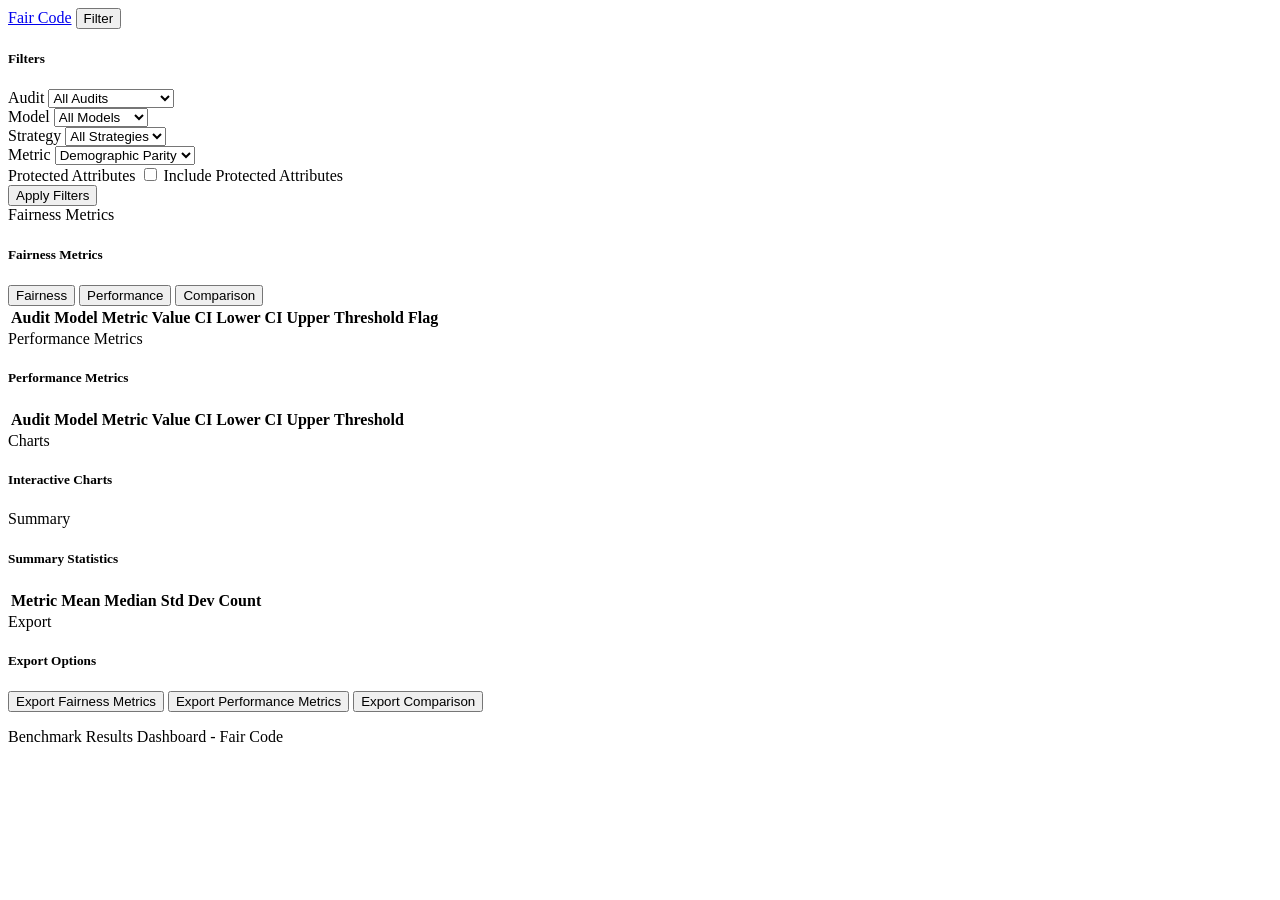
==== benchmark.html @ 493ab3f0 "i fixed the issue if you like the changes merge it" ====
<!DOCTYPE html>
<html lang="en">
<head>
    <meta charset="UTF-8">
    <meta name="viewport" content="width=device-width, initial-scale=1.0">
    <title>Benchmark Results Dashboard</title>
    <link rel="stylesheet" href="assets/benchmark-styles.css">
    <script src="assets/bootstrap-utils.js"></script>
</head>
<body>
    <div class="container-fluid">
        <!-- Navigation -->
        <nav class="navbar navbar-expand-lg navbar-dark bg-primary">
            <div class="container-fluid d-md-flex">
                <a class="navbar-brand" href="#">Fair Code</a>
                <button class="btn btn-outline-light me-3 me-md-2" onclick="openFilterPanel()">Filter</button>
            </div>
        </nav>

        <!-- Main Layout -->
        <div class="row">
            <!-- Left Sidebar: Filter Panel -->
            <div class="col-md-3 d-flex flex-column">
                <div class="card mb-4">
                    <div class="card-body">
                        <h5 class="card-title">Filters</h5>
                        <div class="form-group">
                            <label for="filter-audit" class="form-label">Audit</label>
                            <select id="filter-audit" class="form-select">
                                <option value="">All Audits</option>
                                <option value="credit_fairness">Credit Fairness</option>
                                <option value="hiring">Hiring</option>
                                <option value="lending">Lending</option>
                                <option value="healthcare">Healthcare</option>
                                <option value="tenant_screening">Tenant Screening</option>
                            </select>
                        </div>
                        <div class="form-group">
                            <label for="filter-model" class="form-label">Model</label>
                            <select id="filter-model" class="form-select">
                                <option value="">All Models</option>
                                <option value="model_A">model_A</option>
                                <option value="model_B">model_B</option>
                                <option value="mitigation_1">mitigation_1</option>
                                <option value="mitigation_2">mitigation_2</option>
                            </select>
                        </div>
                        <div class="form-group">
                            <label for="filter-strategy" class="form-label">Strategy</label>
                            <select id="filter-strategy" class="form-select">
                                <option value="">All Strategies</option>
                                <option value="baseline">Baseline</option>
                                <option value="mitigation_1">Mitigation 1</option>
                                <option value="mitigation_2">Mitigation 2</option>
                            </select>
                        </div>
                        <div class="form-group">
                            <label for="filter-metric" class="form-label">Metric</label>
                            <select id="filter-metric" class="form-select">
                                <option value="demographic_parity">Demographic Parity</option>
                                <option value="accuracy">Accuracy</option>
                                <option value="fairness_gap">Fairness Gap</option>
                                <option value="threshold">Threshold</option>
                            </select>
                        </div>
                        <div class="form-group">
                            <label for="filter-protected" class="form-label">Protected Attributes</label>
                            <input type="checkbox" id="filter-protected" class="form-check-input">
                                <label for="filter-protected" class="form-check-label">Include Protected Attributes</label>
                        </div>
                        <button class="btn btn-primary mt-2" onclick="applyFilters()">Apply Filters</button>
                    </div>
                </div>
            </div>

            <!-- Main Content -->
            <div class="col-md-9">
                <div class="row">
                    <!-- Tabs -->
                    <div class="tab-container">
                        <div class="tab-tab" id="tab-fairness">
                            <div class="tab-brand">Fairness Metrics</div>
                            <div class="tab-content">
                                <div class="card">
                                    <div class="card-header">
                                        <h5 class="mb-0">Fairness Metrics</h5>
                                        <div class="btn-group">
                                            <button class="btn btn-sm btn-outline-primary" data-filter="fairness">Fairness</button>
                                            <button class="btn btn-sm btn-outline-primary" data-filter="performance">Performance</button>
                                            <button class="btn btn-sm btn-outline-primary" data-filter="comparison">Comparison</button>
                                        </div>
                                    </div>
                                    <div class="card-body">
                                        <div class="table-responsive">
                                            <table id="fairness-table" class="table table-hover">
                                                <thead>
                                                    <tr>
                                                        <th>Audit</th>
                                                        <th>Model</th>
                                                        <th>Metric</th>
                                                        <th>Value</th>
                                                        <th>CI Lower</th>
                                                        <th>CI Upper</th>
                                                        <th>Threshold</th>
                                                        <th>Flag</th>
                                                    </tr>
                                                </thead>
                                                <tbody id="fairness-table-body">
                                                    <!-- Populated by JavaScript -->
                                                </tbody>
                                            </table>
                                        </div>
                                    </div>
                                </div>

                                <div class="tab-tab" id="tab-performance">
                                    <div class="tab-brand">Performance Metrics</div>
                                    <div class="tab-content">
                                        <div class="card">
                                            <div class="card-header">
                                                <h5 class="mb-0">Performance Metrics</h5>
                                            </div>
                                            <div class="card-body">
                                                <div class="table-responsive">
                                                    <table id="performance-table" class="table table-hover">
                                                        <thead>
                                                            <tr>
                                                                <th>Audit</th>
                                                                <th>Model</th>
                                                                <th>Metric</th>
                                                                <th>Value</th>
                                                                <th>CI Lower</th>
                                                                <th>CI Upper</th>
                                                                <th>Threshold</th>
                                                            </tr>
                                                        </thead>
                                                        <tbody id="performance-table-body">
                                                            <!-- Populated by JavaScript -->
                                                        </tbody>
                                                    </table>
                                                </div>
                                            </div>
                                        </div>
                                    </div>

                                <div class="tab-tab" id="tab-charts">
                                    <div class="tab-brand">Charts</div>
                                    <div class="tab-content">
                                        <div class="card">
                                            <div class="card-header">
                                                <h5 class="mb-0">Interactive Charts</h5>
                                            </div>
                                            <div class="card-body">
                                                <div id="fairness-charts">
                                                    <!-- Charts will be rendered here -->
                                                </div>
                                            </div>
                                        </div>
                                    </div>
                                </div>

                                <div class="tab-tab" id="tab-summary">
                                    <div class="tab-brand">Summary</div>
                                    <div class="tab-content">
                                        <div class="card">
                                            <div class="card-header">
                                                <h5 class="mb-0">Summary Statistics</h5>
                                            </div>
                                            <div class="card-body">
                                                <div class="table-responsive">
                                                    <table id="summary-table" class="table table-hover">
                                                        <thead>
                                                            <tr>
                                                                <th>Metric</th>
                                                                <th>Mean</th>
                                                                <th>Median</th>
                                                                <th>Std Dev</th>
                                                                <th>Count</th>
                                                            </tr>
                                                        </thead>
                                                        <tbody id="summary-table-body">
                                                            <!-- Populated by JavaScript -->
                                                        </tbody>
                                                    </table>
                                                </div>
                                            </div>
                                        </div>
                                    </div>
                                </div>

                                <div class="tab-tab" id="tab-export">
                                    <div class="tab-brand">Export</div>
                                    <div class="tab-content">
                                        <div class="card">
                                            <div class="card-header">
                                                <h5 class="mb-0">Export Options</h5>
                                            </div>
                                            <div class="card-body">
                                                <button class="btn btn-primary" id="export-fairness">Export Fairness Metrics</button>
                                                <button class="btn btn-outline-secondary" id="export-performance">Export Performance Metrics</button>
                                                <button class="btn btn-outline-info" id="export-comparison">Export Comparison</button>
                                            </div>
                                        </div>
                                    </div>
                                </div>
                            </div>
                        </div>
                    </div>
                </div>
            </div>
        </div>

        <!-- Footer -->
        <footer class="bg-light py-4 mt-auto">
            <div class="container-fluid">
                <p class="text-muted text-center py-2">Benchmark Results Dashboard - Fair Code</p>
            </div>
        </footer>
    </div>

    <script src="assets/benchmark-dashboard.js"></script>
</body>
</html>
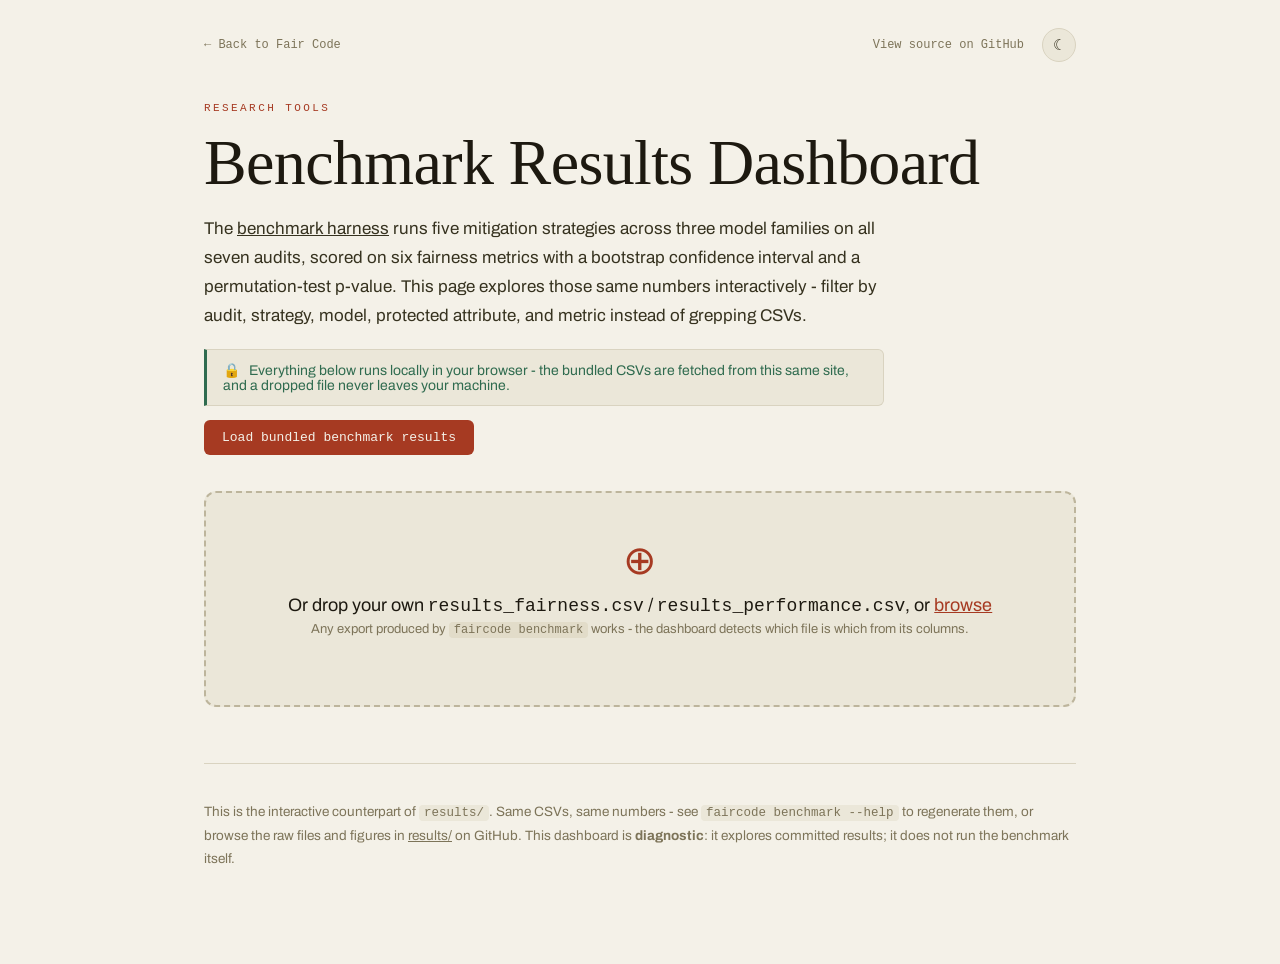
==== commit e5e8c9ef: "Merge branch 'main' into cli" ====
--- a/benchmark.html
+++ b/benchmark.html
@@ -1,223 +1,237 @@
 <!DOCTYPE html>
 <html lang="en">
 <head>
-    <meta charset="UTF-8">
-    <meta name="viewport" content="width=device-width, initial-scale=1.0">
-    <title>Benchmark Results Dashboard</title>
-    <link rel="stylesheet" href="assets/benchmark-styles.css">
-    <script src="assets/bootstrap-utils.js"></script>
+<meta charset="UTF-8">
+<meta name="viewport" content="width=device-width, initial-scale=1.0">
+<title>Fair Code - Benchmark Results Dashboard</title>
+<meta name="description" content="Explore the cross-domain benchmark harness's results interactively: filter by audit, mitigation strategy, model, protected attribute, and fairness metric. Runs entirely in your browser; nothing is uploaded.">
+<meta name="author" content="Yash Kewlani">
+<meta name="robots" content="index, follow, max-image-preview:large">
+<meta property="og:site_name" content="Fair Code">
+<meta property="og:locale" content="en_US">
+<meta property="og:title" content="Fair Code - Benchmark Results Dashboard">
+<meta property="og:description" content="Filter and chart the seven-audit benchmark harness's fairness and performance results - client-side, no upload.">
+<meta property="og:type" content="website">
+<meta property="og:image" content="https://www.thefaircode.xyz/assets/og/home.png">
+<meta property="og:image:width" content="1200">
+<meta property="og:image:height" content="630">
+<meta property="og:image:type" content="image/png">
+<meta property="og:image:alt" content="Fair Code - Benchmark Results Dashboard">
+<meta name="twitter:card" content="summary_large_image">
+<meta name="twitter:title" content="Fair Code - Benchmark Results Dashboard">
+<meta name="twitter:description" content="Filter and chart the seven-audit benchmark harness's results - instantly, privately, in your browser.">
+<meta name="twitter:image" content="https://www.thefaircode.xyz/assets/og/home.png">
+<link rel="canonical" href="https://www.thefaircode.xyz/benchmark.html">
+<meta property="og:url" content="https://www.thefaircode.xyz/benchmark.html">
+<script type="application/ld+json">
+{
+  "@context": "https://schema.org",
+  "@graph": [
+    {
+      "@type": "SoftwareApplication",
+      "name": "Fair Code - Benchmark Results Dashboard",
+      "url": "https://www.thefaircode.xyz/benchmark.html",
+      "description": "Explore the cross-domain benchmark harness's results interactively: filter by audit, mitigation strategy, model, protected attribute, and fairness metric. Runs entirely in your browser; nothing is uploaded.",
+      "applicationCategory": "DeveloperApplication",
+      "operatingSystem": "Any (runs in a web browser)",
+      "browserRequirements": "Requires JavaScript",
+      "isAccessibleForFree": true,
+      "offers": {"@type": "Offer", "price": "0", "priceCurrency": "USD"},
+      "author": {"@type": "Person", "name": "Yash Kewlani", "url": "https://github.com/yakew7"},
+      "creator": {"@type": "Organization", "name": "Fair Code", "url": "https://www.thefaircode.xyz/"}
+    },
+    {
+      "@type": "BreadcrumbList",
+      "itemListElement": [
+        {"@type": "ListItem", "position": 1, "name": "Fair Code", "item": "https://www.thefaircode.xyz/"},
+        {"@type": "ListItem", "position": 2, "name": "Benchmark Results Dashboard", "item": "https://www.thefaircode.xyz/benchmark.html"}
+      ]
+    }
+  ]
+}
+</script>
+<link rel="icon" href="/assets/icons/favicon.ico" sizes="any">
+<link rel="icon" type="image/png" sizes="32x32" href="/assets/icons/favicon-32x32.png">
+<link rel="icon" type="image/png" sizes="16x16" href="/assets/icons/favicon-16x16.png">
+<link rel="apple-touch-icon" sizes="180x180" href="/assets/icons/apple-touch-icon.png">
+<link rel="icon" type="image/png" sizes="192x192" href="/assets/icons/icon-192.png">
+<link rel="icon" href="data:image/svg+xml,<svg xmlns='http://www.w3.org/2000/svg' viewBox='0 0 100 100'><rect x='32' y='18' width='13' height='64' fill='%2314171A'/><rect x='32' y='18' width='42' height='13' fill='%2314171A'/><rect x='32' y='44' width='36' height='13' fill='%234F7A5B'/></svg>">
+<link rel="preconnect" href="https://fonts.googleapis.com">
+<link rel="preconnect" href="https://fonts.gstatic.com" crossorigin>
+<link href="https://fonts.googleapis.com/css2?family=Instrument+Serif:ital@0;1&family=Archivo:wght@400;500;600;700&family=IBM+Plex+Mono:ital,wght@0,400;0,500;1,400&display=swap" rel="stylesheet">
+<script>
+  (function () {
+    const systemPref = window.matchMedia('(prefers-color-scheme: dark)').matches ? 'dark' : 'light';
+    var saved = localStorage.getItem('fc-theme') || systemPref;
+    document.documentElement.setAttribute('data-theme', saved);
+  })();
+</script>
+<style>
+  /* "The Audit Ledger" design tokens - shared with index.html / profiler.html */
+  :root {
+    --bg: #f4f1e8;
+    --surface: #ebe7d9;
+    --border: #d9d3c0;
+    --border2: #bdb59c;
+    --accent: #a63a22;
+    --accent3: #2f6b4f;
+    --text: #36321f;
+    --muted: #7d7459;
+    --white: #1d1910;
+    --bias-track-bg: #e2dcc9;
+    --warn: #7a5b17;
+
+    --serif: 'Instrument Serif', 'Iowan Old Style', Georgia, serif;
+    --sans: 'Archivo', 'Helvetica Neue', sans-serif;
+    --mono: 'IBM Plex Mono', 'SF Mono', monospace;
+  }
+  html[data-theme="dark"] {
+    --bg: #15130d;
+    --surface: #1c1912;
+    --border: #2e2a1f;
+    --border2: #443e2d;
+    --accent: #cf6f49;
+    --accent3: #79b294;
+    --text: #cfc7b0;
+    --muted: #8d8367;
+    --white: #f1e9d4;
+    --bias-track-bg: #242013;
+    --warn: #d4ac4a;
+  }
+  * { box-sizing: border-box; }
+  body {
+    margin: 0;
+    font-family: var(--sans);
+    background: var(--bg);
+    color: var(--text);
+    -webkit-font-smoothing: antialiased;
+    transition: background 0.3s, color 0.3s;
+  }
+  a { color: inherit; }
+  ::selection { background: var(--accent); color: var(--bg); }
+  :focus-visible { outline: 2px solid var(--accent); outline-offset: 3px; }
+  .sr-only {
+    position: absolute; width: 1px; height: 1px;
+    padding: 0; margin: -1px; overflow: hidden;
+    clip: rect(0, 0, 0, 0); white-space: nowrap; border: 0;
+  }
+  @media (prefers-reduced-motion: reduce) {
+    html { scroll-behavior: auto; }
+    * {
+      animation-duration: 0.001ms !important;
+      animation-iteration-count: 1 !important;
+      transition-duration: 0.001ms !important;
+      scroll-behavior: auto !important;
+    }
+  }
+</style>
+<link rel="stylesheet" href="assets/profiler.css">
+<link rel="stylesheet" href="assets/benchmark.css">
+<script>
+  window.va = window.va || function () { (window.vaq = window.vaq || []).push(arguments); };
+</script>
+<script defer src="/_vercel/insights/script.js"></script>
+<script>
+  window.si = window.si || function () { (window.siq = window.siq || []).push(arguments); };
+</script>
+<script defer src="/_vercel/speed-insights/script.js"></script>
+<script defer src="https://cloud.umami.is/script.js" data-website-id="84e0aebf-44e1-466e-b2c6-62f75e1c36c7"></script>
 </head>
-<body>
-    <div class="container-fluid">
-        <!-- Navigation -->
-        <nav class="navbar navbar-expand-lg navbar-dark bg-primary">
-            <div class="container-fluid d-md-flex">
-                <a class="navbar-brand" href="#">Fair Code</a>
-                <button class="btn btn-outline-light me-3 me-md-2" onclick="openFilterPanel()">Filter</button>
-            </div>
-        </nav>
-
-        <!-- Main Layout -->
-        <div class="row">
-            <!-- Left Sidebar: Filter Panel -->
-            <div class="col-md-3 d-flex flex-column">
-                <div class="card mb-4">
-                    <div class="card-body">
-                        <h5 class="card-title">Filters</h5>
-                        <div class="form-group">
-                            <label for="filter-audit" class="form-label">Audit</label>
-                            <select id="filter-audit" class="form-select">
-                                <option value="">All Audits</option>
-                                <option value="credit_fairness">Credit Fairness</option>
-                                <option value="hiring">Hiring</option>
-                                <option value="lending">Lending</option>
-                                <option value="healthcare">Healthcare</option>
-                                <option value="tenant_screening">Tenant Screening</option>
-                            </select>
-                        </div>
-                        <div class="form-group">
-                            <label for="filter-model" class="form-label">Model</label>
-                            <select id="filter-model" class="form-select">
-                                <option value="">All Models</option>
-                                <option value="model_A">model_A</option>
-                                <option value="model_B">model_B</option>
-                                <option value="mitigation_1">mitigation_1</option>
-                                <option value="mitigation_2">mitigation_2</option>
-                            </select>
-                        </div>
-                        <div class="form-group">
-                            <label for="filter-strategy" class="form-label">Strategy</label>
-                            <select id="filter-strategy" class="form-select">
-                                <option value="">All Strategies</option>
-                                <option value="baseline">Baseline</option>
-                                <option value="mitigation_1">Mitigation 1</option>
-                                <option value="mitigation_2">Mitigation 2</option>
-                            </select>
-                        </div>
-                        <div class="form-group">
-                            <label for="filter-metric" class="form-label">Metric</label>
-                            <select id="filter-metric" class="form-select">
-                                <option value="demographic_parity">Demographic Parity</option>
-                                <option value="accuracy">Accuracy</option>
-                                <option value="fairness_gap">Fairness Gap</option>
-                                <option value="threshold">Threshold</option>
-                            </select>
-                        </div>
-                        <div class="form-group">
-                            <label for="filter-protected" class="form-label">Protected Attributes</label>
-                            <input type="checkbox" id="filter-protected" class="form-check-input">
-                                <label for="filter-protected" class="form-check-label">Include Protected Attributes</label>
-                        </div>
-                        <button class="btn btn-primary mt-2" onclick="applyFilters()">Apply Filters</button>
-                    </div>
-                </div>
-            </div>
-
-            <!-- Main Content -->
-            <div class="col-md-9">
-                <div class="row">
-                    <!-- Tabs -->
-                    <div class="tab-container">
-                        <div class="tab-tab" id="tab-fairness">
-                            <div class="tab-brand">Fairness Metrics</div>
-                            <div class="tab-content">
-                                <div class="card">
-                                    <div class="card-header">
-                                        <h5 class="mb-0">Fairness Metrics</h5>
-                                        <div class="btn-group">
-                                            <button class="btn btn-sm btn-outline-primary" data-filter="fairness">Fairness</button>
-                                            <button class="btn btn-sm btn-outline-primary" data-filter="performance">Performance</button>
-                                            <button class="btn btn-sm btn-outline-primary" data-filter="comparison">Comparison</button>
-                                        </div>
-                                    </div>
-                                    <div class="card-body">
-                                        <div class="table-responsive">
-                                            <table id="fairness-table" class="table table-hover">
-                                                <thead>
-                                                    <tr>
-                                                        <th>Audit</th>
-                                                        <th>Model</th>
-                                                        <th>Metric</th>
-                                                        <th>Value</th>
-                                                        <th>CI Lower</th>
-                                                        <th>CI Upper</th>
-                                                        <th>Threshold</th>
-                                                        <th>Flag</th>
-                                                    </tr>
-                                                </thead>
-                                                <tbody id="fairness-table-body">
-                                                    <!-- Populated by JavaScript -->
-                                                </tbody>
-                                            </table>
-                                        </div>
-                                    </div>
-                                </div>
-
-                                <div class="tab-tab" id="tab-performance">
-                                    <div class="tab-brand">Performance Metrics</div>
-                                    <div class="tab-content">
-                                        <div class="card">
-                                            <div class="card-header">
-                                                <h5 class="mb-0">Performance Metrics</h5>
-                                            </div>
-                                            <div class="card-body">
-                                                <div class="table-responsive">
-                                                    <table id="performance-table" class="table table-hover">
-                                                        <thead>
-                                                            <tr>
-                                                                <th>Audit</th>
-                                                                <th>Model</th>
-                                                                <th>Metric</th>
-                                                                <th>Value</th>
-                                                                <th>CI Lower</th>
-                                                                <th>CI Upper</th>
-                                                                <th>Threshold</th>
-                                                            </tr>
-                                                        </thead>
-                                                        <tbody id="performance-table-body">
-                                                            <!-- Populated by JavaScript -->
-                                                        </tbody>
-                                                    </table>
-                                                </div>
-                                            </div>
-                                        </div>
-                                    </div>
-
-                                <div class="tab-tab" id="tab-charts">
-                                    <div class="tab-brand">Charts</div>
-                                    <div class="tab-content">
-                                        <div class="card">
-                                            <div class="card-header">
-                                                <h5 class="mb-0">Interactive Charts</h5>
-                                            </div>
-                                            <div class="card-body">
-                                                <div id="fairness-charts">
-                                                    <!-- Charts will be rendered here -->
-                                                </div>
-                                            </div>
-                                        </div>
-                                    </div>
-                                </div>
-
-                                <div class="tab-tab" id="tab-summary">
-                                    <div class="tab-brand">Summary</div>
-                                    <div class="tab-content">
-                                        <div class="card">
-                                            <div class="card-header">
-                                                <h5 class="mb-0">Summary Statistics</h5>
-                                            </div>
-                                            <div class="card-body">
-                                                <div class="table-responsive">
-                                                    <table id="summary-table" class="table table-hover">
-                                                        <thead>
-                                                            <tr>
-                                                                <th>Metric</th>
-                                                                <th>Mean</th>
-                                                                <th>Median</th>
-                                                                <th>Std Dev</th>
-                                                                <th>Count</th>
-                                                            </tr>
-                                                        </thead>
-                                                        <tbody id="summary-table-body">
-                                                            <!-- Populated by JavaScript -->
-                                                        </tbody>
-                                                    </table>
-                                                </div>
-                                            </div>
-                                        </div>
-                                    </div>
-                                </div>
-
-                                <div class="tab-tab" id="tab-export">
-                                    <div class="tab-brand">Export</div>
-                                    <div class="tab-content">
-                                        <div class="card">
-                                            <div class="card-header">
-                                                <h5 class="mb-0">Export Options</h5>
-                                            </div>
-                                            <div class="card-body">
-                                                <button class="btn btn-primary" id="export-fairness">Export Fairness Metrics</button>
-                                                <button class="btn btn-outline-secondary" id="export-performance">Export Performance Metrics</button>
-                                                <button class="btn btn-outline-info" id="export-comparison">Export Comparison</button>
-                                            </div>
-                                        </div>
-                                    </div>
-                                </div>
-                            </div>
-                        </div>
-                    </div>
-                </div>
-            </div>
-        </div>
-
-        <!-- Footer -->
-        <footer class="bg-light py-4 mt-auto">
-            <div class="container-fluid">
-                <p class="text-muted text-center py-2">Benchmark Results Dashboard - Fair Code</p>
-            </div>
-        </footer>
+<body class="profiler-page">
+  <main class="profiler-shell">
+    <div class="profiler-topbar">
+      <a class="profiler-back" href="index.html">← Back to Fair Code</a>
+      <div class="profiler-topbar-actions">
+        <a class="profiler-source" href="https://github.com/yakew7/Fair-Code" target="_blank" rel="noopener noreferrer">View source on GitHub</a>
+        <button class="profiler-theme-toggle" id="themeToggle" aria-label="Toggle theme" aria-pressed="false">☀</button>
+      </div>
     </div>
 
-    <script src="assets/benchmark-dashboard.js"></script>
+    <section class="profiler-hero">
+      <div class="profiler-kicker">Research Tools</div>
+      <h1 class="profiler-headline">Benchmark Results Dashboard</h1>
+      <p class="profiler-lede">
+        The <a href="https://github.com/yakew7/Fair-Code/tree/main/results">benchmark harness</a> runs
+        five mitigation strategies across three model families on all seven audits, scored on six
+        fairness metrics with a bootstrap confidence interval and a permutation-test p-value. This page
+        explores those same numbers interactively - filter by audit, strategy, model, protected
+        attribute, and metric instead of grepping CSVs.
+      </p>
+      <p class="profiler-privacy">
+        <span class="lock" aria-hidden="true">🔒</span> Everything below runs locally in your browser -
+        the bundled CSVs are fetched from this same site, and a dropped file never leaves your machine.
+      </p>
+    </section>
+
+    <div class="bench-load-row">
+      <button class="bench-load-btn" id="loadBundledBtn" type="button">Load bundled benchmark results</button>
+      <span class="bench-status" id="benchStatus"></span>
+    </div>
+    <p class="profiler-error" id="benchError" role="alert" hidden></p>
+
+    <section class="dropzone" id="benchDropzone" tabindex="0" role="button"
+             aria-label="Or drop your own results_fairness.csv / results_performance.csv export"
+             aria-describedby="benchDropzoneHint">
+      <input type="file" id="benchFileInput" accept=".csv,text/csv" multiple hidden>
+      <div class="dropzone-inner">
+        <div class="dropzone-icon" aria-hidden="true">⊕</div>
+        <p class="dropzone-title">Or drop your own <code>results_fairness.csv</code> / <code>results_performance.csv</code>, or <span class="link">browse</span></p>
+        <p class="dropzone-hint" id="benchDropzoneHint">Any export produced by <code>faircode benchmark</code> works -
+        the dashboard detects which file is which from its columns.</p>
+      </div>
+    </section>
+
+    <section class="results" id="benchResults" hidden>
+      <div class="bench-tabs" role="tablist">
+        <button type="button" class="bench-tab" data-tab="fairness" role="tab" aria-selected="true">Fairness metrics</button>
+        <button type="button" class="bench-tab" data-tab="performance" role="tab" aria-selected="false">Model performance</button>
+      </div>
+
+      <div class="bench-filters" id="benchFilters"></div>
+      <label class="bench-sig-toggle">
+        <input type="checkbox" id="significantOnlyInput"> Significant results only (p &lt; 0.05)
+      </label>
+      <p class="bench-summary" id="benchSummary"></p>
+
+      <div class="bench-chart-block" id="benchChartBlock">
+        <h3 class="section-title">Chart</h3>
+        <p class="section-note" id="benchChartNote"></p>
+        <div id="benchChart" hidden></div>
+      </div>
+
+      <div class="bench-table-wrap" id="benchTable"></div>
+    </section>
+
+    <footer class="profiler-foot">
+      <p>This is the interactive counterpart of <code>results/</code>. Same CSVs, same numbers - see
+      <code>faircode benchmark --help</code> to regenerate them, or browse the raw files and
+      figures in <a href="https://github.com/yakew7/Fair-Code/tree/main/results">results/</a> on GitHub.
+      This dashboard is <strong>diagnostic</strong>: it explores committed results; it does not run
+      the benchmark itself.</p>
+    </footer>
+  </main>
+
+  <script src="assets/profiler-engine.js"></script>
+  <script src="assets/benchmark-dashboard.js"></script>
+  <script>
+    (function () {
+      var toggle = document.getElementById('themeToggle');
+      var html = document.documentElement;
+      const systemPref = window.matchMedia('(prefers-color-scheme: dark)').matches ? 'dark' : 'light';
+      function sync() {
+        var cur = html.getAttribute('data-theme') || systemPref;
+        toggle.textContent = cur === 'light' ? '☾' : '☀';
+        toggle.setAttribute('aria-label', cur === 'light' ? 'Switch to dark mode' : 'Switch to light mode');
+        toggle.setAttribute('aria-pressed', cur === 'dark' ? 'true' : 'false');
+      }
+      sync();
+      toggle.addEventListener('click', function () {
+        var next = (html.getAttribute('data-theme') || systemPref) === 'dark' ? 'light' : 'dark';
+        html.setAttribute('data-theme', next);
+        localStorage.setItem('fc-theme', next);
+        sync();
+      });
+    })();
+  </script>
 </body>
 </html>
--- a/assets/profiler.css
+++ b/assets/profiler.css
@@ -0,0 +1,455 @@
+/* ════════════════════════════════════════════════════
+   FAIR CODE - Open Dataset Profiler page
+   matches "The Audit Ledger" design system
+   ════════════════════════════════════════════════════ */
+
+.profiler-shell {
+  max-width: 920px;
+  margin: 0 auto;
+  padding: 28px 24px 80px;
+}
+
+/* ── Top bar ─────────────────────────────────────────── */
+.profiler-topbar {
+  display: flex;
+  flex-wrap: wrap;
+  justify-content: space-between;
+  align-items: center;
+  gap: 12px 16px;
+  margin-bottom: 40px;
+}
+.profiler-back,
+.profiler-source {
+  font-family: var(--mono);
+  font-size: 12px;
+  text-decoration: none;
+  color: var(--muted);
+}
+.profiler-back:hover,
+.profiler-source:hover { color: var(--accent); }
+.profiler-topbar-actions { display: flex; align-items: center; gap: 18px; }
+.profiler-theme-toggle {
+  background: var(--surface);
+  border: 1px solid var(--border);
+  color: var(--text);
+  width: 34px; height: 34px;
+  border-radius: 50%;
+  cursor: pointer;
+  font-size: 15px;
+}
+.profiler-theme-toggle:hover { border-color: var(--accent); }
+
+/* ── Hero ────────────────────────────────────────────── */
+.profiler-kicker {
+  font-family: var(--mono);
+  font-size: 11px;
+  letter-spacing: 0.22em;
+  text-transform: uppercase;
+  color: var(--accent);
+  margin-bottom: 16px;
+}
+.profiler-headline {
+  font-family: var(--serif);
+  font-weight: 400;
+  font-size: clamp(38px, 6vw, 64px);
+  line-height: 1.02;
+  letter-spacing: -0.01em;
+  color: var(--white);
+  margin: 0 0 20px;
+}
+.profiler-lede {
+  font-size: 17px;
+  line-height: 1.7;
+  max-width: 680px;
+  color: var(--text);
+  margin: 0 0 18px;
+}
+.profiler-privacy {
+  font-size: 14px;
+  color: var(--accent3);
+  background: var(--surface);
+  border: 1px solid var(--border);
+  border-left: 3px solid var(--accent3);
+  padding: 12px 16px;
+  border-radius: 0 6px 6px 0;
+  max-width: 680px;
+}
+.profiler-privacy .lock { margin-right: 6px; }
+
+/* ── Dropzone ────────────────────────────────────────── */
+.dropzone {
+  margin: 36px 0 8px;
+  border: 2px dashed var(--border2);
+  border-radius: 12px;
+  background: var(--surface);
+  cursor: pointer;
+  transition: border-color 0.18s ease, background 0.18s ease;
+}
+.dropzone:hover,
+.dropzone:focus-visible,
+.dropzone.dragover {
+  border-color: var(--accent);
+  background: var(--bias-track-bg);
+}
+.dropzone-inner { padding: 48px 24px; text-align: center; }
+.dropzone-icon {
+  font-size: 40px;
+  color: var(--accent);
+  line-height: 1;
+  margin-bottom: 14px;
+}
+.dropzone-title { font-size: 18px; color: var(--white); margin: 0 0 6px; }
+.dropzone-title .link { color: var(--accent); text-decoration: underline; }
+.dropzone-hint { font-size: 13px; color: var(--muted); margin: 0 0 20px; }
+.dropzone-hint code {
+  font-family: var(--mono); font-size: 12px;
+  background: var(--bias-track-bg); padding: 1px 5px; border-radius: 4px;
+}
+.sample-btn {
+  display: block;
+  margin: 0 auto 20px;
+  font-family: var(--mono);
+  font-size: 13px;
+  background: var(--accent);
+  color: var(--bg);
+  border: none;
+  padding: 10px 18px;
+  border-radius: 6px;
+  cursor: pointer;
+}
+.sample-btn:hover { background: var(--white); }
+
+.profiler-error {
+  color: var(--accent);
+  font-size: 14px;
+  background: var(--surface);
+  border: 1px solid var(--accent);
+  border-radius: 6px;
+  padding: 12px 16px;
+  margin-top: 14px;
+}
+
+/* ── Results: score card ─────────────────────────────── */
+.results { margin-top: 40px; }
+.score-card {
+  display: flex;
+  align-items: center;
+  gap: 28px;
+  background: var(--surface);
+  border: 1px solid var(--border);
+  border-radius: 12px;
+  padding: 28px;
+  flex-wrap: wrap;
+}
+.score-ring {
+  --ring: var(--accent3);
+  width: 132px; height: 132px;
+  border-radius: 50%;
+  display: flex; flex-direction: column;
+  align-items: center; justify-content: center;
+  flex: 0 0 auto;
+  background:
+    radial-gradient(closest-side, var(--surface) 78%, transparent 79%),
+    conic-gradient(var(--ring) calc(var(--pct, 0) * 1%), var(--bias-track-bg) 0);
+}
+.score-num { font-family: var(--serif); font-size: 46px; line-height: 1; color: var(--white); }
+.score-grade {
+  font-family: var(--mono);
+  font-size: 13px;
+  letter-spacing: 0.15em;
+  color: var(--ring);
+  margin-top: 4px;
+}
+.score-meta h2 {
+  font-family: var(--serif); font-weight: 400;
+  font-size: 26px; color: var(--white); margin: 0 0 8px;
+}
+.score-summary { font-size: 15px; line-height: 1.6; margin: 0 0 8px; }
+.score-note { font-size: 12.5px; color: var(--muted); line-height: 1.6; margin: 0; max-width: 480px; }
+
+/* ── Results actions ─────────────────────────────────── */
+.results-actions { display: flex; gap: 12px; margin-top: 20px; flex-wrap: wrap; }
+.action-btn {
+  font-family: var(--mono);
+  font-size: 12.5px;
+  background: var(--surface);
+  color: var(--text);
+  border: 1px solid var(--border2);
+  padding: 9px 16px;
+  border-radius: 6px;
+  cursor: pointer;
+}
+.action-btn:hover { border-color: var(--accent); color: var(--accent); }
+
+/* ── Flags ───────────────────────────────────────────── */
+.flags-block { margin-top: 28px; }
+.flags-block h3 { font-family: var(--sans); font-size: 15px; color: var(--white); margin: 0 0 12px; }
+.flags-block .count { color: var(--muted); font-weight: 400; }
+.flags-block ul { list-style: none; padding: 0; margin: 0; display: grid; gap: 8px; }
+.flags-block li {
+  font-size: 13.5px;
+  background: var(--surface);
+  border-left: 3px solid var(--accent);
+  padding: 9px 14px;
+  border-radius: 0 5px 5px 0;
+  color: var(--text);
+}
+
+/* ── Dimension cards ─────────────────────────────────── */
+.section-title {
+  font-family: var(--serif); font-weight: 400;
+  font-size: 24px; color: var(--white);
+  margin: 38px 0 6px;
+}
+.section-note { font-size: 13px; color: var(--muted); margin: 0 0 16px; }
+.dimensions { display: grid; gap: 16px; }
+.dim-card {
+  background: var(--surface);
+  border: 1px solid var(--border);
+  border-radius: 10px;
+  padding: 20px 22px;
+}
+.dim-head {
+  display: flex; align-items: baseline; justify-content: space-between;
+  gap: 12px; margin-bottom: 14px; flex-wrap: wrap;
+}
+.dim-name { font-size: 17px; color: var(--white); font-weight: 600; }
+.dim-kind {
+  font-family: var(--mono); font-size: 10px; letter-spacing: 0.12em;
+  text-transform: uppercase; color: var(--muted);
+  border: 1px solid var(--border2); border-radius: 4px; padding: 2px 6px; margin-left: 8px;
+}
+.dim-score { font-family: var(--mono); font-size: 13px; color: var(--accent3); }
+.dim-meta { font-family: var(--mono); font-size: 11.5px; color: var(--muted); margin-top: 12px; }
+
+.bar-row { display: flex; align-items: center; gap: 10px; margin: 7px 0; font-size: 13px; }
+.bar-label { flex: 0 0 130px; color: var(--text); white-space: nowrap; overflow: hidden; text-overflow: ellipsis; }
+.bar-track { flex: 1; height: 16px; background: var(--bias-track-bg); border-radius: 4px; overflow: hidden; }
+.bar-fill { display: block; height: 100%; background: var(--accent3); border-radius: 4px; }
+.bar-row.under .bar-fill { background: var(--accent); }
+.bar-pct { flex: 0 0 92px; text-align: right; font-family: var(--mono); font-size: 12px; color: var(--muted); white-space: nowrap; }
+.bar-ci { flex: 0 0 auto; font-family: var(--mono); font-size: 11px; color: var(--muted); white-space: nowrap; opacity: 0.85; }
+.bar-small { flex: 0 0 auto; font-size: 11px; color: var(--accent); white-space: nowrap; }
+.bar-row.under .bar-label::after {
+  content: ' ⚑'; color: var(--accent);
+}
+.dim-extra-groups { margin-top: 2px; }
+.dim-more-btn {
+  display: block; margin-top: 8px; padding: 2px 0; border: none; background: none;
+  font-size: 12px; font-family: inherit; color: var(--accent3); cursor: pointer; text-decoration: underline;
+}
+.dim-more-btn:hover { color: var(--accent); }
+.dim-more-btn:focus-visible { outline: 2px solid var(--accent); outline-offset: 2px; }
+
+/* ── Reference baseline (issue #56) ──────────────────── */
+.reference-status { font-family: var(--mono); font-size: 12px; color: var(--accent3); align-self: center; }
+.dim-reference { margin-top: 12px; border-top: 1px dashed var(--border2); padding-top: 10px; }
+.dim-reference-head { font-family: var(--mono); font-size: 11px; letter-spacing: 0.08em;
+  text-transform: uppercase; color: var(--muted); margin-bottom: 6px; }
+.ref-row { display: flex; align-items: center; gap: 10px; margin: 4px 0; font-size: 12.5px; }
+.ref-label { flex: 0 0 130px; color: var(--text); white-space: nowrap; overflow: hidden; text-overflow: ellipsis; }
+.ref-vals { flex: 1; font-family: var(--mono); font-size: 12px; color: var(--muted); }
+.ref-delta { flex: 0 0 84px; text-align: right; font-family: var(--mono); font-size: 12px; }
+.ref-delta.under { color: var(--accent); }
+.ref-delta.over { color: var(--accent3); }
+
+/* ── Cross-dimension selectors (issue #58) ───────────── */
+.cross-controls { display: flex; align-items: center; gap: 10px; margin: 4px 0 14px; flex-wrap: wrap; }
+.cross-controls label { font-family: var(--mono); font-size: 12px; color: var(--muted);
+  display: inline-flex; align-items: center; gap: 8px; }
+.cross-select {
+  font-family: var(--mono); font-size: 12.5px; background: var(--bg); color: var(--text);
+  border: 1px solid var(--border2); border-radius: 6px; padding: 6px 10px; cursor: pointer;
+}
+.cross-select:hover { border-color: var(--accent); }
+
+/* ── Intersections ───────────────────────────────────── */
+.intersections-block { margin-top: 12px; }
+.inter-cells { display: flex; flex-wrap: wrap; gap: 8px; }
+.inter-cell {
+  font-family: var(--mono); font-size: 12px;
+  background: var(--surface); border: 1px solid var(--border);
+  border-radius: 5px; padding: 7px 11px; color: var(--text);
+}
+.inter-cell.empty { border-color: var(--accent); color: var(--accent); }
+
+/* ── Proxy-hint detection (issue #738) ───────────────── */
+.proxy-hints-block { margin-top: 20px; }
+.proxy-hints-btn {
+  font-family: var(--mono); font-size: 13px; background: var(--surface); color: var(--text);
+  border: 1px solid var(--border2); border-radius: 6px; padding: 8px 16px; cursor: pointer;
+}
+.proxy-hints-btn:hover { border-color: var(--accent); }
+.proxy-hint-list { margin-top: 12px; }
+.proxy-hint-row {
+  display: flex; align-items: center; justify-content: space-between; gap: 12px;
+  font-size: 13px; padding: 8px 0; border-bottom: 1px solid var(--border);
+}
+.proxy-hint-row:last-child { border-bottom: none; }
+.proxy-hint-pair { color: var(--text); }
+.proxy-hint-stats { font-family: var(--mono); font-size: 12px; color: var(--muted); white-space: nowrap; }
+
+/* ── Column mapping (manual override) ────────────────── */
+.mapping-block {
+  margin-top: 32px;
+  background: var(--surface);
+  border: 1px solid var(--border);
+  border-radius: 10px;
+  padding: 4px 22px;
+}
+.mapping-summary {
+  display: flex; align-items: baseline; gap: 12px; flex-wrap: wrap;
+  cursor: pointer; padding: 14px 0; list-style: none;
+}
+.mapping-summary::-webkit-details-marker { display: none; }
+.mapping-summary::before {
+  content: '▸'; color: var(--muted); font-size: 13px; transition: transform 0.15s ease;
+}
+.mapping-block[open] .mapping-summary::before { transform: rotate(90deg); }
+.mapping-hint { font-family: var(--mono); font-size: 12px; color: var(--muted); }
+.mapping-list { display: grid; gap: 8px; padding-bottom: 18px; }
+.map-row {
+  display: flex; align-items: center; gap: 12px; flex-wrap: wrap;
+  padding: 8px 0; border-top: 1px solid var(--border);
+}
+.map-col {
+  flex: 0 0 auto; min-width: 150px; font-size: 14px; color: var(--white);
+  font-family: var(--mono); word-break: break-word;
+}
+.map-auto {
+  flex: 1; font-size: 12px; color: var(--muted); font-family: var(--mono);
+}
+.map-auto .on { color: var(--accent3); }
+.map-select {
+  flex: 0 0 auto; font-family: var(--mono); font-size: 12.5px;
+  background: var(--bg); color: var(--text);
+  border: 1px solid var(--border2); border-radius: 6px; padding: 6px 10px; cursor: pointer;
+}
+.map-select:hover { border-color: var(--accent); }
+.map-row.overridden .map-select { border-color: var(--accent3); color: var(--accent3); }
+
+/* ── Advanced thresholds (issue #284) ────────────────── */
+.threshold-controls {
+  display: grid; grid-template-columns: repeat(auto-fill, minmax(190px, 1fr));
+  gap: 14px; padding-bottom: 18px;
+}
+.threshold-controls label {
+  display: flex; flex-direction: column; gap: 6px;
+  font-family: var(--mono); font-size: 12px; color: var(--muted);
+}
+.threshold-controls code { color: var(--text); }
+.threshold-input {
+  font-family: var(--mono); font-size: 12.5px; background: var(--bg); color: var(--text);
+  border: 1px solid var(--border2); border-radius: 6px; padding: 6px 10px;
+}
+.threshold-input:hover { border-color: var(--accent); }
+.threshold-input:focus-visible { outline: 2px solid var(--accent); outline-offset: 1px; }
+.threshold-input.overridden { border-color: var(--accent3); color: var(--accent3); }
+
+/* ── Compare two datasets: representation drift ──────── */
+.compare-block { margin-top: 56px; padding-top: 8px; }
+.compare-drops {
+  display: grid;
+  grid-template-columns: 1fr 1fr;
+  gap: 16px;
+  margin: 8px 0 16px;
+}
+.mini-drop {
+  border: 2px dashed var(--border2);
+  border-radius: 10px;
+  background: var(--surface);
+  padding: 22px 20px;
+  cursor: pointer;
+  display: flex;
+  flex-direction: column;
+  gap: 8px;
+  transition: border-color 0.18s ease, background 0.18s ease;
+}
+.mini-drop:hover,
+.mini-drop:focus-visible,
+.mini-drop.dragover { border-color: var(--accent); background: var(--bias-track-bg); }
+.mini-drop.loaded { border-style: solid; border-color: var(--accent3); }
+.mini-drop-tag {
+  font-family: var(--mono); font-size: 11px; letter-spacing: 0.12em;
+  text-transform: uppercase; color: var(--accent);
+}
+.mini-drop-name { font-size: 14px; color: var(--white); word-break: break-word; }
+.mini-drop-name .link { color: var(--accent); text-decoration: underline; }
+.mini-drop.loaded .mini-drop-tag { color: var(--accent3); }
+.compare-actions { margin-bottom: 8px; }
+
+.compare-results { margin-top: 28px; }
+.drift-summary {
+  display: flex; align-items: center; gap: 18px; flex-wrap: wrap;
+  background: var(--surface); border: 1px solid var(--border);
+  border-radius: 12px; padding: 20px 24px;
+}
+.drift-score { text-align: center; min-width: 96px; }
+.drift-score .n { font-family: var(--serif); font-size: 34px; line-height: 1; color: var(--white); }
+.drift-score .l { font-family: var(--mono); font-size: 10px; letter-spacing: 0.12em;
+                  text-transform: uppercase; color: var(--muted); display: block; margin-top: 6px; }
+.drift-arrow { font-family: var(--mono); font-size: 22px; color: var(--muted); }
+.drift-delta { font-family: var(--mono); font-size: 15px; font-weight: 600; }
+.drift-delta.up { color: var(--accent3); }
+.drift-delta.down { color: var(--accent); }
+.drift-delta.flat { color: var(--muted); }
+
+.drift-card {
+  background: var(--surface); border: 1px solid var(--border);
+  border-radius: 10px; padding: 18px 22px; margin-top: 16px;
+}
+.drift-card-head {
+  display: flex; align-items: baseline; justify-content: space-between;
+  gap: 12px; flex-wrap: wrap; margin-bottom: 12px;
+}
+.drift-badge {
+  font-family: var(--mono); font-size: 10px; letter-spacing: 0.1em;
+  text-transform: uppercase; border-radius: 4px; padding: 3px 8px; margin-left: 8px;
+}
+.drift-badge.none { color: var(--accent3); border: 1px solid var(--accent3); }
+.drift-badge.moderate { color: var(--warn); border: 1px solid var(--warn); }
+.drift-badge.significant { color: var(--accent); border: 1px solid var(--accent); }
+.drift-badge.skipped { color: var(--muted); border: 1px solid var(--muted); }
+.drift-metrics { font-family: var(--mono); font-size: 12px; color: var(--muted); }
+
+.drift-row {
+  display: flex; align-items: center; gap: 10px; margin: 6px 0; font-size: 13px;
+}
+.drift-row-label {
+  flex: 0 0 130px; color: var(--text); white-space: nowrap;
+  overflow: hidden; text-overflow: ellipsis;
+}
+.drift-bars { flex: 1; height: 16px; background: var(--bias-track-bg); border-radius: 4px;
+  position: relative; overflow: hidden; }
+.drift-bars .a { position: absolute; top: 0; left: 0; height: 100%; background: var(--border2); }
+.drift-bars .b { position: absolute; top: 0; left: 0; height: 100%; background: var(--accent3);
+  opacity: 0.72; }
+.drift-row-delta { flex: 0 0 128px; text-align: right; font-family: var(--mono);
+  font-size: 12px; color: var(--muted); white-space: nowrap; }
+.drift-row-delta .up { color: var(--accent3); }
+.drift-row-delta .down { color: var(--accent); }
+.drift-row.gone .drift-row-label { color: var(--accent); }
+.drift-row.gone .drift-row-label::after { content: ' ⚑'; }
+.drift-row.new .drift-row-label { color: var(--accent3); }
+.drift-only { font-size: 13px; color: var(--muted); margin-top: 14px; }
+
+@media (max-width: 560px) {
+  .compare-drops { grid-template-columns: 1fr; }
+  .drift-row-label { flex-basis: 92px; }
+}
+
+/* ── Footer ──────────────────────────────────────────── */
+.profiler-foot {
+  margin-top: 56px; padding-top: 24px;
+  border-top: 1px solid var(--border);
+  font-size: 13.5px; line-height: 1.7; color: var(--muted);
+}
+.profiler-foot code {
+  font-family: var(--mono); font-size: 12.5px;
+  background: var(--surface); padding: 1px 5px; border-radius: 4px;
+}
+
+@media (max-width: 560px) {
+  .score-card { flex-direction: column; text-align: center; }
+  .bar-label { flex-basis: 92px; }
+}
--- a/assets/benchmark.css
+++ b/assets/benchmark.css
@@ -0,0 +1,136 @@
+/* ════════════════════════════════════════════════════
+   FAIR CODE - Benchmark Results Dashboard page
+   matches "The Audit Ledger" design system (shared tokens
+   from index.html/profiler.html); reuses .dropzone,
+   .section-note, .bar-row/.bar-track/.bar-fill from
+   profiler.css instead of redefining them.
+   ════════════════════════════════════════════════════ */
+
+.bench-load-row {
+  display: flex;
+  align-items: center;
+  gap: 14px;
+  flex-wrap: wrap;
+  margin-bottom: 18px;
+}
+.bench-load-btn {
+  font-family: var(--mono);
+  font-size: 13px;
+  background: var(--accent);
+  color: var(--bg);
+  border: none;
+  padding: 10px 18px;
+  border-radius: 6px;
+  cursor: pointer;
+}
+.bench-load-btn:hover { background: var(--white); }
+.bench-status {
+  font-family: var(--mono);
+  font-size: 12px;
+  color: var(--muted);
+}
+
+.bench-tabs {
+  display: flex;
+  gap: 8px;
+  margin: 28px 0 18px;
+  border-bottom: 1px solid var(--border);
+}
+.bench-tab {
+  font-family: var(--mono);
+  font-size: 13px;
+  background: none;
+  border: none;
+  border-bottom: 2px solid transparent;
+  padding: 10px 4px;
+  margin-bottom: -1px;
+  color: var(--muted);
+  cursor: pointer;
+}
+.bench-tab[aria-selected="true"] { color: var(--accent); border-bottom-color: var(--accent); }
+.bench-tab:hover { color: var(--text); }
+
+.bench-filters {
+  display: flex;
+  flex-wrap: wrap;
+  gap: 12px 16px;
+  margin-bottom: 8px;
+}
+.bench-filter {
+  display: flex;
+  flex-direction: column;
+  gap: 4px;
+  font-family: var(--mono);
+  font-size: 11px;
+  letter-spacing: 0.04em;
+  text-transform: uppercase;
+  color: var(--muted);
+}
+.bench-filter select {
+  font-family: var(--mono);
+  font-size: 12.5px;
+  text-transform: none;
+  background: var(--bg);
+  color: var(--text);
+  border: 1px solid var(--border2);
+  border-radius: 6px;
+  padding: 6px 10px;
+  cursor: pointer;
+  min-width: 140px;
+}
+.bench-filter select:hover { border-color: var(--accent); }
+
+.bench-sig-toggle {
+  display: inline-flex;
+  align-items: center;
+  gap: 8px;
+  font-family: var(--mono);
+  font-size: 12px;
+  color: var(--muted);
+  margin: 4px 0 18px;
+}
+
+.bench-summary {
+  font-family: var(--mono);
+  font-size: 12px;
+  color: var(--muted);
+  margin: 0 0 12px;
+}
+
+.bench-table-wrap { overflow-x: auto; margin-bottom: 28px; }
+.bench-table {
+  border-collapse: collapse;
+  width: 100%;
+  font-size: 12.5px;
+}
+.bench-table th, .bench-table td {
+  padding: 7px 10px;
+  border-bottom: 1px solid var(--border);
+  text-align: left;
+  white-space: nowrap;
+}
+.bench-table thead th {
+  font-family: var(--mono);
+  font-size: 11px;
+  letter-spacing: 0.04em;
+  text-transform: uppercase;
+  color: var(--muted);
+  border-bottom: 1px solid var(--border2);
+}
+.bench-sort-btn {
+  font: inherit;
+  background: none;
+  border: none;
+  color: inherit;
+  cursor: pointer;
+  padding: 0;
+}
+.bench-sort-btn:hover { color: var(--accent); }
+.bench-table tbody tr:hover { background: var(--surface); }
+.bench-row-warn td:first-child { border-left: 3px solid var(--warn); }
+.bench-sig-yes { color: var(--accent); font-weight: 600; }
+.bench-sig-no { color: var(--muted); }
+
+.bench-chart-block { margin-top: 8px; margin-bottom: 32px; }
+.bar-fill.bad { background: var(--accent); }
+.bar-fill.good { background: var(--accent3); }
